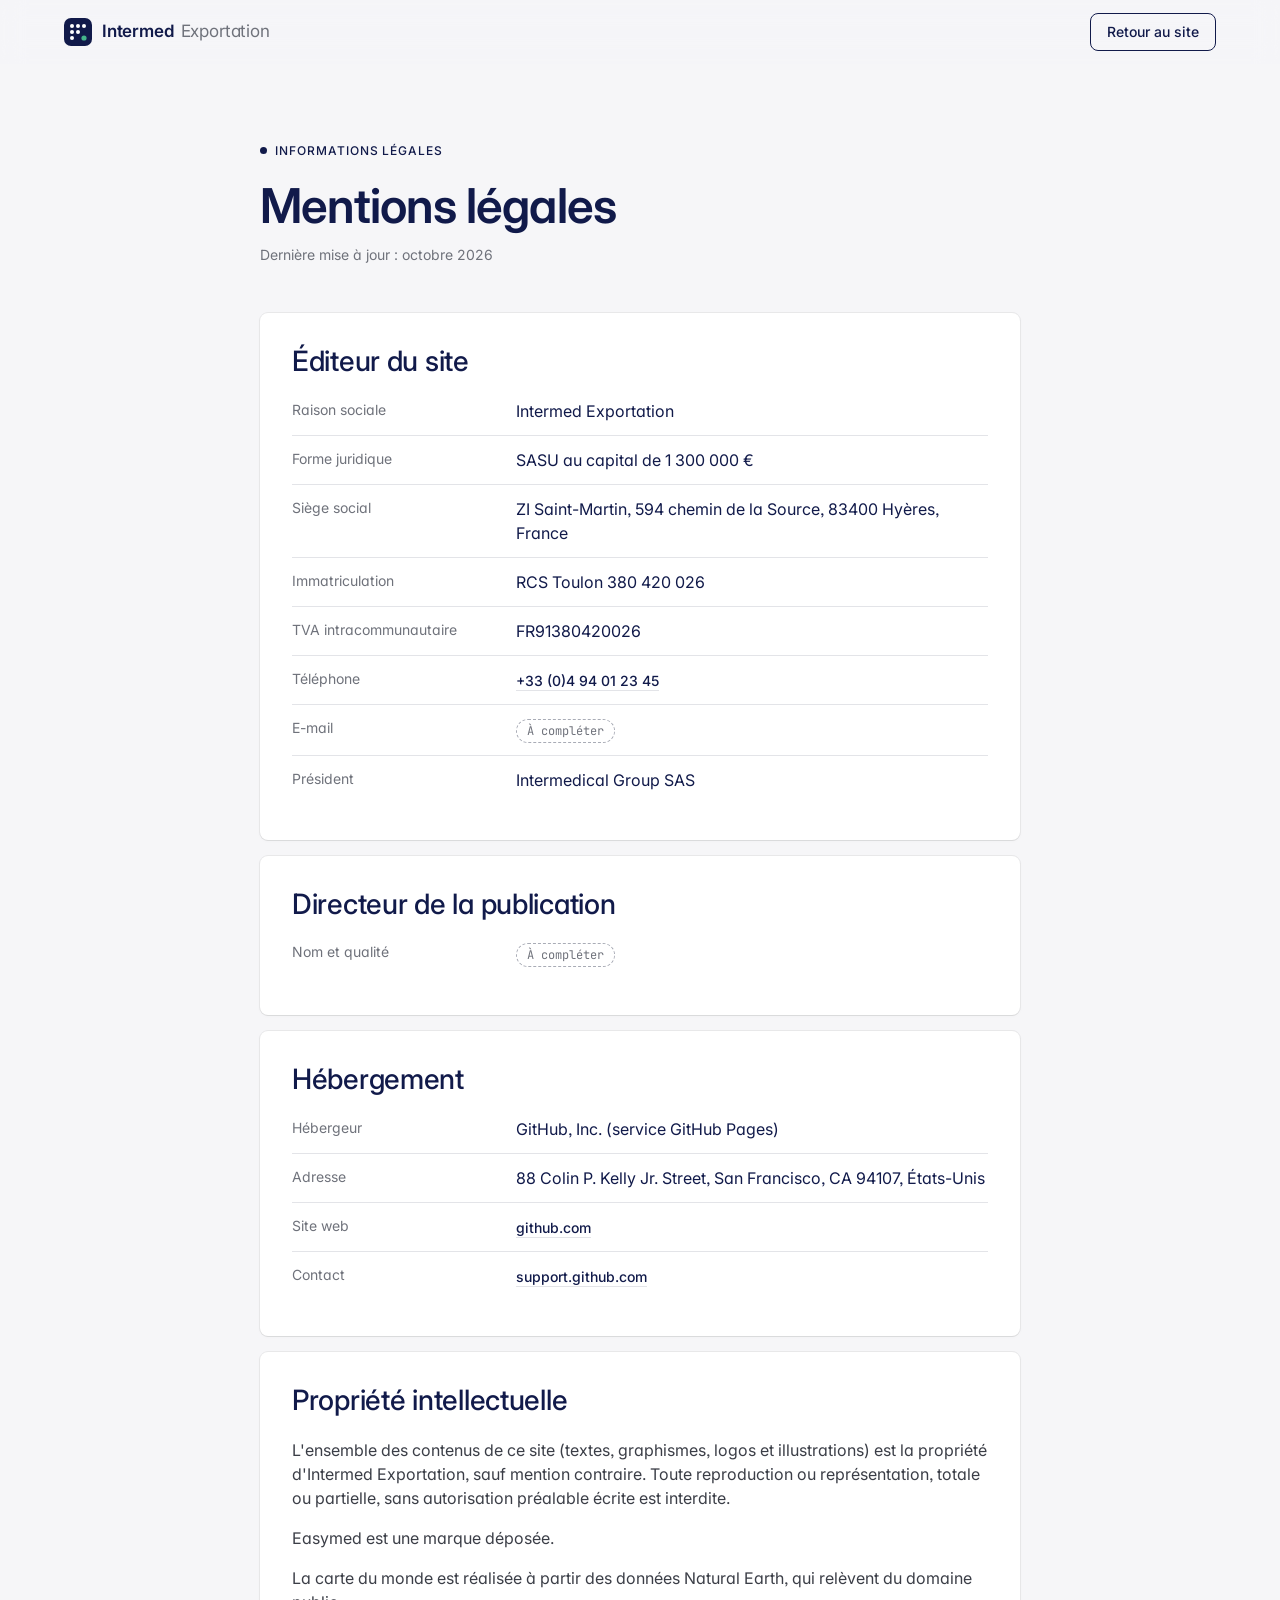
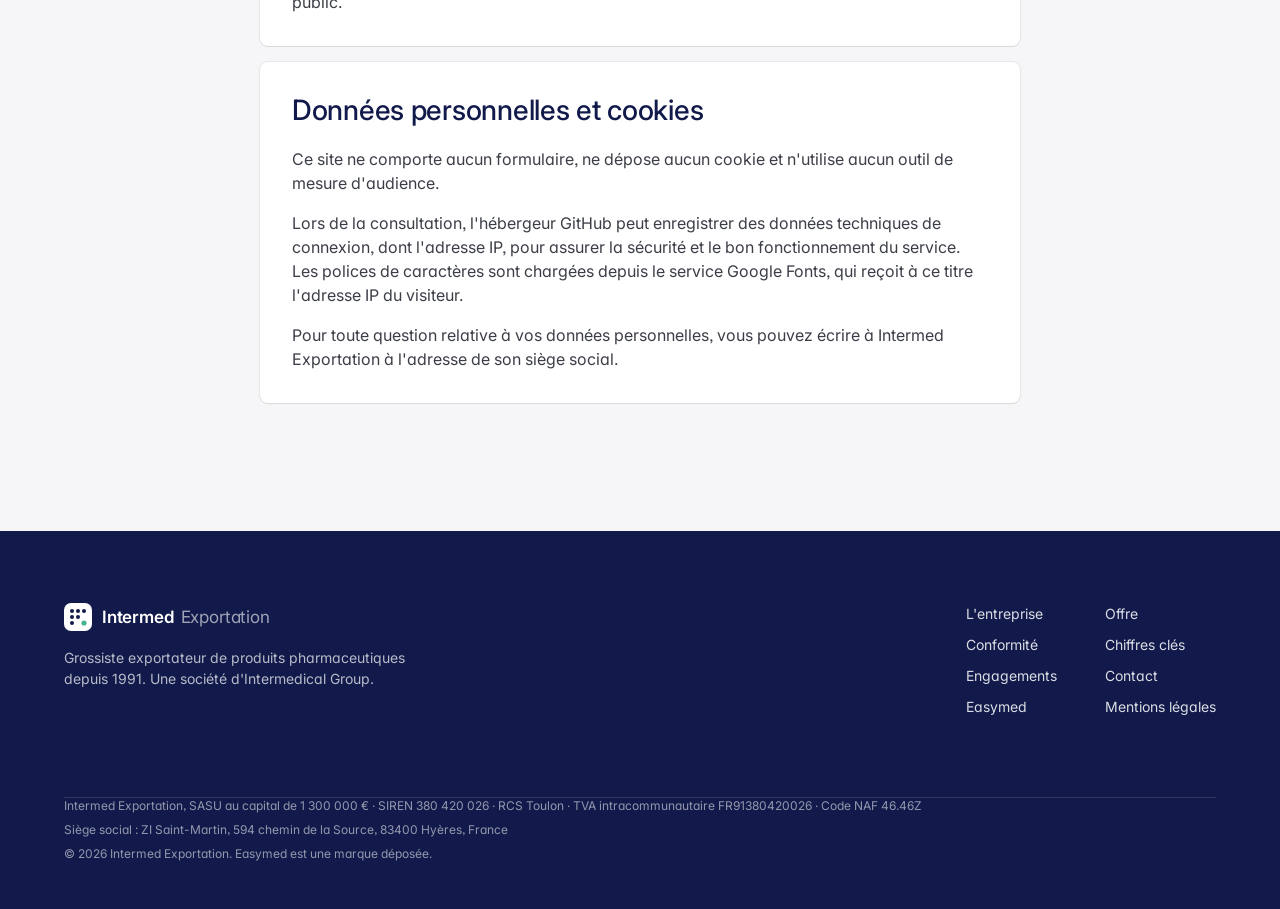
==== mentions-legales.html @ 8676f12e "Ajouter les mentions légales et préparer GitHub Pages - Page mentions-legales.html : éditeur, héberg" ====
<!doctype html>
<html lang="fr">
<head>
  <meta charset="utf-8">
  <meta name="viewport" content="width=device-width, initial-scale=1">
  <title>Mentions légales — Intermed Exportation</title>
  <meta name="description" content="Mentions légales du site d'Intermed Exportation : éditeur, hébergement, propriété intellectuelle et données personnelles.">
  <meta name="theme-color" content="#111a4a">
  <link rel="icon" href="assets/img/favicon.svg" type="image/svg+xml">
  <link rel="preconnect" href="https://fonts.googleapis.com">
  <link rel="preconnect" href="https://fonts.gstatic.com" crossorigin>
  <link href="https://fonts.googleapis.com/css2?family=Inter:wght@300;400;500;600&family=JetBrains+Mono:wght@400;500&display=swap" rel="stylesheet">
  <link rel="stylesheet" href="assets/css/styles.css">
</head>
<body class="legal-page">
  <a class="skip-link" href="#contenu">Aller au contenu</a>

  <header class="nav" id="nav">
    <div class="container nav__inner">
      <a class="brand" href="index.html" aria-label="Intermed Exportation, page d'accueil">
        <svg class="brand__mark" viewBox="0 0 28 28" aria-hidden="true">
          <rect width="28" height="28" rx="7" fill="#111a4a"/>
          <g fill="#ffffff"><circle cx="8" cy="8" r="2"/><circle cx="14" cy="8" r="2"/><circle cx="20" cy="8" r="2"/><circle cx="8" cy="14" r="2"/><circle cx="14" cy="14" r="2"/><circle cx="8" cy="20" r="2"/></g>
          <circle cx="20" cy="20" r="2.6" fill="#44b48b"/>
        </svg>
        <span class="brand__name">Intermed<span class="brand__sub">Exportation</span></span>
      </a>
      <a class="btn btn--secondary nav__back" href="index.html">Retour au site</a>
    </div>
  </header>

  <main id="contenu" class="legal">
    <div class="container legal__container">
      <span class="tag"><span class="dot dot--navy" aria-hidden="true"></span>Informations légales</span>
      <h1 class="h2">Mentions légales</h1>
      <p class="muted legal__updated">Dernière mise à jour : octobre 2026</p>

      <section class="legal__block" aria-labelledby="editeur">
        <h2 class="h3-lg" id="editeur">Éditeur du site</h2>
        <dl class="legal__list">
          <div><dt>Raison sociale</dt><dd>Intermed Exportation</dd></div>
          <div><dt>Forme juridique</dt><dd>SASU au capital de 1&nbsp;300&nbsp;000&nbsp;€</dd></div>
          <div><dt>Siège social</dt><dd>ZI Saint-Martin, 594 chemin de la Source, 83400 Hyères, France</dd></div>
          <div><dt>Immatriculation</dt><dd>RCS Toulon 380&nbsp;420&nbsp;026</dd></div>
          <div><dt>TVA intracommunautaire</dt><dd>FR91380420026</dd></div>
          <div><dt>Téléphone</dt><dd><a class="link" href="tel:+33494012345">+33 (0)4 94 01 23 45</a></dd></div>
          <div><dt>E-mail</dt><dd><span class="todo">À compléter</span></dd></div>
          <div><dt>Président</dt><dd>Intermedical Group SAS</dd></div>
        </dl>
      </section>

      <section class="legal__block" aria-labelledby="publication">
        <h2 class="h3-lg" id="publication">Directeur de la publication</h2>
        <dl class="legal__list">
          <div><dt>Nom et qualité</dt><dd><span class="todo">À compléter</span></dd></div>
        </dl>
      </section>

      <section class="legal__block" aria-labelledby="hebergement">
        <h2 class="h3-lg" id="hebergement">Hébergement</h2>
        <dl class="legal__list">
          <div><dt>Hébergeur</dt><dd>GitHub, Inc. (service GitHub Pages)</dd></div>
          <div><dt>Adresse</dt><dd>88 Colin P. Kelly Jr. Street, San Francisco, CA 94107, États-Unis</dd></div>
          <div><dt>Site web</dt><dd><a class="link" href="https://github.com" target="_blank" rel="noopener">github.com</a></dd></div>
          <div><dt>Contact</dt><dd><a class="link" href="https://support.github.com" target="_blank" rel="noopener">support.github.com</a></dd></div>
        </dl>
      </section>

      <section class="legal__block" aria-labelledby="propriete">
        <h2 class="h3-lg" id="propriete">Propriété intellectuelle</h2>
        <p>L'ensemble des contenus de ce site (textes, graphismes, logos et illustrations) est la propriété d'Intermed Exportation, sauf mention contraire. Toute reproduction ou représentation, totale ou partielle, sans autorisation préalable écrite est interdite.</p>
        <p>Easymed est une marque déposée.</p>
        <p>La carte du monde est réalisée à partir des données Natural Earth, qui relèvent du domaine public.</p>
      </section>

      <section class="legal__block" aria-labelledby="donnees">
        <h2 class="h3-lg" id="donnees">Données personnelles et cookies</h2>
        <p>Ce site ne comporte aucun formulaire, ne dépose aucun cookie et n'utilise aucun outil de mesure d'audience.</p>
        <p>Lors de la consultation, l'hébergeur GitHub peut enregistrer des données techniques de connexion, dont l'adresse IP, pour assurer la sécurité et le bon fonctionnement du service. Les polices de caractères sont chargées depuis le service Google Fonts, qui reçoit à ce titre l'adresse IP du visiteur.</p>
        <p>Pour toute question relative à vos données personnelles, vous pouvez écrire à Intermed Exportation à l'adresse de son siège social.</p>
      </section>
    </div>
  </main>

  <footer class="footer">
    <div class="container footer__grid">
      <div>
        <a class="brand brand--footer" href="index.html" aria-label="Intermed Exportation, page d'accueil">
          <svg class="brand__mark" viewBox="0 0 28 28" aria-hidden="true">
            <rect width="28" height="28" rx="7" fill="#ffffff"/>
            <g fill="#111a4a"><circle cx="8" cy="8" r="2"/><circle cx="14" cy="8" r="2"/><circle cx="20" cy="8" r="2"/><circle cx="8" cy="14" r="2"/><circle cx="14" cy="14" r="2"/><circle cx="8" cy="20" r="2"/></g>
            <circle cx="20" cy="20" r="2.6" fill="#44b48b"/>
          </svg>
          <span class="brand__name">Intermed<span class="brand__sub">Exportation</span></span>
        </a>
        <p class="footer__tagline">Grossiste exportateur de produits pharmaceutiques depuis 1991. Une société d'Intermedical Group.</p>
      </div>
      <nav class="footer__nav" aria-label="Pied de page">
        <a href="index.html#entreprise">L'entreprise</a>
        <a href="index.html#offre">Offre</a>
        <a href="index.html#conformite">Conformité</a>
        <a href="index.html#chiffres">Chiffres clés</a>
        <a href="index.html#engagements">Engagements</a>
        <a href="index.html#contact">Contact</a>
        <a href="https://easymed.market" target="_blank" rel="noopener">Easymed</a>
        <a href="mentions-legales.html" aria-current="page">Mentions légales</a>
      </nav>
    </div>
    <div class="container footer__legal">
      <p>Intermed Exportation, SASU au capital de 1&nbsp;300&nbsp;000&nbsp;€ · SIREN 380&nbsp;420&nbsp;026 · RCS Toulon · TVA intracommunautaire FR91380420026 · Code NAF 46.46Z</p>
      <p>Siège social&nbsp;: ZI Saint-Martin, 594 chemin de la Source, 83400 Hyères, France</p>
      <p>© <span id="year">2026</span> Intermed Exportation. Easymed est une marque déposée.</p>
    </div>
  </footer>

  <script src="assets/js/main.js" defer></script>
</body>
</html>
---- assets/css/styles.css ----
/* ==========================================================================
   Intermed Exportation — feuille de style
   Direction artistique inspirée de « Column » : marine institutionnel
   sur fond blanc froid, vert d'eau pour les données, orange en accent unique.
   ========================================================================== */

:root {
  color-scheme: light;

  /* Couleurs */
  --color-indigo-navy: #111a4a;
  --color-midnight-ink: #011821;
  --color-slate-ink: #3b3e47;
  --color-steel: #6f727b; /* légèrement assombri vs #7c7f88 pour le contraste AA */
  --color-fog: #a9acb6;
  --color-mist: #cbcccf;
  --color-silver-lining: #e3e4e8;
  --color-cloud-canvas: #f6f6f8;
  --color-pure-white: #ffffff;
  --color-charcoal: #232730;
  --color-obsidian: #12161e;
  --color-signal-orange: #ec652b;
  --color-peach-glow: #f2936b;
  --color-seafoam-600: #44b48b;
  --color-seafoam-700: #167e6c;
  --color-seafoam-400: #94efb7;
  --color-deep-sea: #023247;
  --color-sky-cyan: #88deeb;

  /* Typographie */
  --font-sans: "Inter", ui-sans-serif, system-ui, -apple-system, BlinkMacSystemFont, "Segoe UI", Roboto, sans-serif;
  --font-mono: "JetBrains Mono", ui-monospace, SFMono-Regular, Menlo, Monaco, Consolas, monospace;

  /* Espacements & mise en page */
  --page-max-width: 1200px;
  --gutter: 64px;
  --section-pad: 112px;
  --card-padding: 24px;

  /* Rayons */
  --radius: 8px;
  --radius-full: 9999px;

  /* Ombres */
  --shadow-button: rgba(17, 26, 74, 0.1) 0 1px 3px 0, rgba(17, 26, 74, 0.05) 0 1px 0 0, rgba(255, 255, 255, 0.5) 0 1px 0 0 inset, rgba(255, 255, 255, 0.5) 0 1px 4px 0 inset;
  --shadow-card: rgba(18, 22, 30, 0.024) 0 1px 4px 0, rgba(18, 22, 30, 0.05) 0 1px 0 0, rgba(18, 22, 30, 0.06) 0 0 0 1px;
  --shadow-widget: rgba(30, 30, 44, 0.15) 24px 48px 64px 0, rgb(255, 255, 255) 0 0 0 1px inset;
  --shadow-md: rgba(17, 26, 74, 0.05) 0 8px 16px 0, rgba(17, 26, 74, 0.05) 0 4px 8px 0;

  --nav-h: 64px;
}

/* --------------------------------------------------------------------------
   Base
   -------------------------------------------------------------------------- */
*,
*::before,
*::after { box-sizing: border-box; }

html {
  scroll-behavior: smooth;
  scroll-padding-top: calc(var(--nav-h) + 16px);
  -webkit-text-size-adjust: 100%;
}

body {
  margin: 0;
  background: var(--color-cloud-canvas);
  color: var(--color-slate-ink);
  font-family: var(--font-sans);
  font-feature-settings: "cv11", "ss03";
  font-size: 16px;
  line-height: 1.5;
  -webkit-font-smoothing: antialiased;
  text-rendering: optimizeLegibility;
  overflow-x: hidden;
}

img, svg { display: block; max-width: 100%; }
a { color: inherit; }
p { margin: 0 0 16px; }
p:last-child { margin-bottom: 0; }
h1, h2, h3 { margin: 0; color: var(--color-indigo-navy); }
ul, ol { margin: 0; padding: 0; list-style: none; }
figure, blockquote { margin: 0; }
address { font-style: normal; }

:focus-visible {
  outline: 2px solid var(--color-indigo-navy);
  outline-offset: 3px;
  border-radius: 4px;
}

.sr-only {
  position: absolute; width: 1px; height: 1px; padding: 0; margin: -1px;
  overflow: hidden; clip: rect(0, 0, 0, 0); white-space: nowrap; border: 0;
}

.skip-link {
  position: absolute; left: 16px; top: -64px; z-index: 100;
  padding: 10px 16px; border-radius: var(--radius);
  background: var(--color-indigo-navy); color: #fff; text-decoration: none;
  font-weight: 500; font-size: 14px;
}
.skip-link:focus { top: 12px; }

.container {
  width: 100%;
  max-width: calc(var(--page-max-width) + 2 * var(--gutter));
  margin: 0 auto;
  padding: 0 var(--gutter);
}

.muted { color: var(--color-steel); }
.mono { font-family: var(--font-mono); }

/* --------------------------------------------------------------------------
   Typographie
   -------------------------------------------------------------------------- */
.display {
  font-size: clamp(40px, 5.4vw, 60px);
  line-height: 1.04;
  letter-spacing: -0.03em;
  font-weight: 600;
  text-wrap: balance;
}
.h2 {
  font-size: clamp(32px, 3.8vw, 48px);
  line-height: 1.1;
  letter-spacing: -0.02em;
  font-weight: 600;
  text-wrap: balance;
}
.h3 {
  font-size: 18px;
  line-height: 1.33;
  letter-spacing: -0.01em;
  font-weight: 500;
  color: var(--color-indigo-navy);
}
.h3-lg {
  font-size: clamp(22px, 2.2vw, 28px);
  line-height: 1.2;
  letter-spacing: -0.01em;
  font-weight: 500;
  text-wrap: balance;
}
.lead,
.body-lg {
  font-size: 18px;
  line-height: 1.5;
}
.lead { color: var(--color-steel); max-width: 34em; }

/* Étiquette avec point */
.tag {
  display: inline-flex; align-items: center; gap: 8px;
  margin-bottom: 20px;
  font-size: 12px; font-weight: 500; letter-spacing: 0.08em; text-transform: uppercase;
  color: var(--color-indigo-navy);
}
.tag--light { color: #fff; }

.dot { width: 7px; height: 7px; border-radius: 50%; flex: none; display: inline-block; }
.dot--seafoam { background: var(--color-seafoam-600); }
.dot--navy { background: var(--color-indigo-navy); }

/* Badge réglementaire */
.badge {
  display: inline-flex; align-items: center; gap: 8px;
  padding: 6px 14px;
  border-radius: var(--radius-full);
  background: rgba(255, 255, 255, 0.8);
  -webkit-backdrop-filter: blur(8px); backdrop-filter: blur(8px);
  box-shadow: rgba(87, 90, 100, 0.12) 0 0 0 1px;
  font-size: 13px; color: var(--color-charcoal);
  margin-bottom: 28px;
}

.chips { display: inline-flex; flex-wrap: wrap; gap: 6px; }
.chip-mono {
  display: inline-block;
  padding: 3px 8px;
  border-radius: var(--radius-full);
  background: rgba(68, 180, 139, 0.12);
  color: var(--color-seafoam-700);
  font-family: var(--font-mono);
  font-size: 12px; line-height: 1.5;
  white-space: nowrap;
}

/* --------------------------------------------------------------------------
   Icônes
   -------------------------------------------------------------------------- */
.icon {
  width: 24px; height: 24px; flex: none;
  fill: none; stroke: currentColor; stroke-width: 1.5;
  stroke-linecap: round; stroke-linejoin: round;
}
.icon--sm { width: 16px; height: 16px; stroke-width: 2; }
.icon--xs { width: 14px; height: 14px; stroke-width: 2; }
.icon--card { width: 28px; height: 28px; color: var(--color-indigo-navy); margin-bottom: 24px; }

/* --------------------------------------------------------------------------
   Boutons
   -------------------------------------------------------------------------- */
.btn {
  display: inline-flex; align-items: center; justify-content: center; gap: 8px;
  padding: 9px 16px;
  border-radius: var(--radius);
  border: 1px solid transparent;
  font: 500 14px/1.4 var(--font-sans);
  text-decoration: none;
  white-space: nowrap;
  cursor: pointer;
  transition: background-color .2s ease, color .2s ease, box-shadow .2s ease, transform .2s ease;
}
.btn--lg { padding: 12px 20px; }
.btn--primary {
  background: var(--color-indigo-navy); color: #fff;
  box-shadow: var(--shadow-button);
}
.btn--primary:hover { background: #1c2766; }
.btn--secondary {
  background: transparent; color: var(--color-indigo-navy);
  border-color: var(--color-indigo-navy);
  padding-left: 28px; padding-right: 28px;
}
.btn--secondary:hover { background: rgba(17, 26, 74, 0.05); }
.btn--ghost {
  background: rgba(255, 255, 255, 0.5);
  color: var(--color-charcoal);
  border-color: var(--color-silver-lining);
}
.btn--ghost:hover { background: #fff; }
.btn--light { background: #fff; color: var(--color-indigo-navy); }
.btn--light:hover { background: var(--color-seafoam-400); }
.btn .icon { transition: transform .2s ease; }
.btn:hover .icon { transform: translateX(2px); }

.link {
  display: inline-flex; align-items: center; gap: 4px;
  color: var(--color-indigo-navy); font-weight: 500; font-size: 14px;
  text-decoration: underline; text-decoration-color: var(--color-silver-lining);
  text-underline-offset: 4px;
}
.link:hover { text-decoration-color: currentColor; }
.link--strong { font-size: 18px; text-decoration: none; }

/* --------------------------------------------------------------------------
   Navigation
   -------------------------------------------------------------------------- */
.nav {
  position: fixed; inset: 0 0 auto; z-index: 50;
  height: var(--nav-h);
  background: rgba(246, 246, 248, 0.6);
  -webkit-backdrop-filter: blur(12px); backdrop-filter: blur(12px);
  transition: background-color .25s ease, box-shadow .25s ease;
}
.nav.is-scrolled {
  background: rgba(255, 255, 255, 0.92);
  box-shadow: 0 1px 0 var(--color-silver-lining);
}
.nav__inner {
  height: 100%;
  display: flex; align-items: center; gap: 32px;
}

.brand {
  display: inline-flex; align-items: center; gap: 10px;
  text-decoration: none; color: var(--color-indigo-navy);
  flex: none;
}
.brand__mark { width: 28px; height: 28px; }
.brand__name {
  display: inline-flex; align-items: baseline; gap: 6px;
  font-weight: 600; font-size: 17px; letter-spacing: -0.01em;
}
.brand__sub { font-weight: 400; color: var(--color-steel); }

.nav__links {
  display: flex; align-items: center; gap: 4px;
  margin-right: auto;
}
.nav__links a:not(.btn) {
  padding: 6px 12px; border-radius: var(--radius);
  font-size: 14px; color: var(--color-charcoal); text-decoration: none;
  transition: background-color .2s ease;
}
.nav__links a:not(.btn):hover { background: rgba(17, 26, 74, 0.06); }
.nav__links-cta { display: none; }

.nav__actions { display: flex; gap: 8px; }

.nav__toggle {
  display: none;
  margin-left: auto;
  width: 40px; height: 40px;
  align-items: center; justify-content: center;
  border: 1px solid var(--color-silver-lining); border-radius: var(--radius);
  background: rgba(255, 255, 255, 0.7);
  color: var(--color-indigo-navy);
  cursor: pointer;
}

/* --------------------------------------------------------------------------
   Hero
   -------------------------------------------------------------------------- */
.hero {
  position: relative;
  padding: calc(var(--nav-h) + 80px) 0 96px;
  background:
    radial-gradient(60% 60% at 85% 30%, rgba(136, 222, 235, 0.18), transparent 70%),
    var(--color-cloud-canvas);
  overflow: hidden;
}
.hero__grid {
  display: grid;
  grid-template-columns: minmax(0, 5fr) minmax(0, 7fr);
  gap: 48px;
  align-items: center;
}
.hero__copy .display { margin-bottom: 24px; }
.hero__copy .lead { margin-bottom: 36px; }
.hero__ctas { display: flex; flex-wrap: wrap; gap: 12px; }
.hero__proof {
  display: flex; flex-wrap: wrap; gap: 8px 20px;
  margin-top: 40px;
  font-size: 13px; color: var(--color-steel);
}
.hero__proof li { display: inline-flex; align-items: center; gap: 8px; }
.hero__proof li::before {
  content: ""; width: 14px; height: 14px; flex: none;
  background: no-repeat center / 14px url("data:image/svg+xml,%3Csvg xmlns='http://www.w3.org/2000/svg' viewBox='0 0 24 24' fill='none' stroke='%23167e6c' stroke-width='2.5' stroke-linecap='round' stroke-linejoin='round'%3E%3Cpath d='m5 12 5 5 9-10'/%3E%3C/svg%3E");
}

.hero__visual {
  position: relative;
  margin-right: -40px;
}
.map { position: relative; }
.map__dots { width: 100%; height: auto; opacity: .9; }
.map__overlay { position: absolute; inset: 0; width: 100%; height: 100%; overflow: visible; }
.map__arcs path {
  stroke-dasharray: 3 5;
  opacity: .55;
}
.map__pulse {
  transform-origin: 515px 156px;
  animation: pulse 2.4s ease-out infinite;
}
@keyframes pulse {
  0% { transform: scale(1); opacity: .7; }
  100% { transform: scale(3.2); opacity: 0; }
}
.map__label {
  position: absolute;
  left: 51.5%; top: 30%;
  transform: translate(14px, -50%);
  padding: 3px 10px;
  border-radius: var(--radius-full);
  background: rgba(255, 255, 255, 0.85);
  -webkit-backdrop-filter: blur(8px); backdrop-filter: blur(8px);
  box-shadow: rgba(87, 90, 100, 0.12) 0 0 0 1px;
  font-family: var(--font-mono); font-size: 11px; color: var(--color-indigo-navy);
  white-space: nowrap;
}

.widget {
  position: absolute;
  background: #fff;
  border-radius: var(--radius);
  box-shadow: var(--shadow-widget);
}
.widget--revenue {
  left: 4%; bottom: -56px;
  width: 300px;
  padding: 20px 20px 16px;
}
.widget--cold {
  right: 6%; top: -24px;
  display: flex; align-items: center; gap: 12px;
  padding: 14px 16px;
  box-shadow: var(--shadow-card), var(--shadow-md);
}
.widget--cold .icon { color: var(--color-seafoam-700); }
.widget--cold .widget__label { display: block; margin-bottom: 6px; }

.widget__head { display: flex; align-items: center; justify-content: space-between; gap: 12px; }
.widget__label { font-size: 12px; color: var(--color-steel); }
.widget__value {
  margin: 8px 0 2px;
  font-size: 32px; font-weight: 600; letter-spacing: -0.02em;
  color: var(--color-indigo-navy);
}
.widget__meta { font-size: 12px; color: var(--color-steel); margin-bottom: 16px; }
.pill-delta {
  padding: 2px 8px; border-radius: var(--radius-full);
  background: rgba(68, 180, 139, 0.14); color: var(--color-seafoam-700);
  font-family: var(--font-mono); font-size: 12px;
}

.mini-bars {
  display: grid; grid-template-columns: repeat(4, 1fr); gap: 2px;
  height: 84px;
  padding-top: 4px;
  border-bottom: 1px solid var(--color-silver-lining);
  margin-bottom: 22px;
}
.mini-bars__col {
  position: relative;
  display: flex; align-items: flex-end; justify-content: center;
}
.mini-bars__col span {
  display: block; width: 18px; height: var(--h);
  border-radius: 4px 4px 0 0;
  background: var(--color-sky-cyan);
}
.mini-bars__col.is-current span { background: var(--color-seafoam-700); }
.mini-bars__col em {
  position: absolute; top: calc(100% + 6px); left: 50%; transform: translateX(-50%);
  font-style: normal; font-family: var(--font-mono); font-size: 10px; color: var(--color-steel);
}

/* --------------------------------------------------------------------------
   Bandeau de confiance
   -------------------------------------------------------------------------- */
.trust {
  padding: 56px 0 48px;
  background: var(--color-cloud-canvas);
  border-top: 1px solid var(--color-silver-lining);
}
.trust__title {
  text-align: center; font-size: 13px; color: var(--color-steel);
  margin-bottom: 24px;
}
.trust__list {
  display: flex; flex-wrap: wrap; justify-content: center;
  gap: 16px 48px;
}
.trust__list li {
  font-size: 15px; color: var(--color-steel);
  white-space: nowrap;
}
.trust__list strong { color: var(--color-obsidian); font-weight: 600; letter-spacing: -0.01em; margin-right: 4px; }
.trust__list span { font-family: var(--font-mono); font-size: 12px; margin-left: 4px; }

/* --------------------------------------------------------------------------
   Sections
   -------------------------------------------------------------------------- */
.section { padding: var(--section-pad) 0; background: var(--color-cloud-canvas); }
.section--white { background: var(--color-pure-white); }
.section__head { max-width: 720px; margin-bottom: 56px; }
.section__head .h2 { margin-bottom: 16px; }

.split {
  display: grid;
  grid-template-columns: minmax(0, 1fr) minmax(0, 1fr);
  gap: 72px;
  align-items: start;
}
.split--center { align-items: center; }
.split__text .h2 { margin-bottom: 24px; }
.split__text .body-lg { color: var(--color-slate-ink); }
.split__text .hero__ctas { margin-top: 32px; }

.grid { display: grid; gap: 16px; }
.grid--3 { grid-template-columns: repeat(3, minmax(0, 1fr)); }
.grid--4 { grid-template-columns: repeat(4, minmax(0, 1fr)); }

.card {
  background: #fff;
  border-radius: var(--radius);
  padding: var(--card-padding);
  box-shadow: var(--shadow-card);
}
.section--white .card { background: var(--color-cloud-canvas); box-shadow: none; border: 1px solid var(--color-silver-lining); }
.card .h3 { margin-bottom: 8px; }
.card p { color: var(--color-steel); font-size: 15px; }

/* Bloc « code » */
.code-card {
  background: var(--color-midnight-ink);
  border-radius: var(--radius);
  box-shadow: var(--shadow-md);
  overflow: hidden;
}
.code-card__bar {
  display: flex; align-items: center; gap: 6px;
  padding: 12px 16px;
  border-bottom: 1px solid rgba(255, 255, 255, 0.08);
}
.code-card__bar span { width: 9px; height: 9px; border-radius: 50%; background: rgba(255, 255, 255, 0.16); }
.code-card__bar em {
  margin-left: 10px; font-style: normal;
  font-family: var(--font-mono); font-size: 12px; color: rgba(255, 255, 255, 0.5);
}
.code-card pre {
  margin: 0; padding: 24px;
  overflow-x: auto;
  font-family: var(--font-mono); font-size: 13px; line-height: 1.7;
  color: #e3e4e8;
}
.c-k { color: var(--color-seafoam-600); }
.c-s { color: var(--color-seafoam-400); }
.c-n { color: var(--color-sky-cyan); }
.c-p { color: rgba(255, 255, 255, 0.55); }

/* Frise chronologique */
.timeline {
  display: grid;
  grid-template-columns: repeat(7, minmax(0, 1fr));
  margin-top: 88px;
  border-top: 1px solid var(--color-silver-lining);
}
.timeline li {
  position: relative;
  padding: 24px 16px 0 0;
  font-size: 14px; line-height: 1.43; color: var(--color-steel);
}
.timeline li::before {
  content: "";
  position: absolute; top: -5px; left: 0;
  width: 9px; height: 9px; border-radius: 50%;
  background: #fff; border: 2px solid var(--color-indigo-navy);
}
.timeline__year {
  display: block; margin-bottom: 6px;
  font-family: var(--font-mono); font-size: 13px; color: var(--color-indigo-navy);
}

/* Produits */
.products {
  display: grid;
  grid-template-columns: minmax(0, 5fr) minmax(0, 7fr);
  gap: 72px;
  margin-top: 96px;
  align-items: start;
}
.products__intro .h3-lg { margin-bottom: 16px; }
.products__list {
  background: #fff;
  border-radius: var(--radius);
  box-shadow: var(--shadow-card);
}
.products__list li {
  display: flex; align-items: center; flex-wrap: wrap; gap: 12px 16px;
  padding: 18px 24px;
  font-size: 16px; font-weight: 500; color: var(--color-indigo-navy);
}
.products__list li + li { border-top: 1px solid var(--color-silver-lining); }
.products__list .icon { color: var(--color-fog); }
.products__list li > span:not(.chips) { flex: 1 1 0; min-width: 0; }
.products__list .chips { margin-left: auto; }

/* Easymed (section sombre) */
.section--deep {
  background:
    radial-gradient(50% 80% at 85% 50%, rgba(68, 180, 139, 0.16), transparent 70%),
    var(--color-midnight-ink);
  color: rgba(255, 255, 255, 0.72);
}
.section--deep .h2 { color: #fff; }
.section--deep .split__text .body-lg { color: rgba(255, 255, 255, 0.72); }
.easymed-card {
  position: relative;
  max-width: 440px; margin-left: auto;
  padding: 32px;
  border-radius: var(--radius);
  background: rgba(255, 255, 255, 0.04);
  box-shadow: rgba(255, 255, 255, 0.1) 0 0 0 1px inset;
  overflow: hidden;
}
.easymed-card__url {
  display: inline-flex; align-items: center; gap: 8px;
  font-family: var(--font-mono); font-size: 13px; color: var(--color-seafoam-400);
  margin-bottom: 48px;
}
.easymed-card__name {
  font-size: 48px; font-weight: 600; letter-spacing: -0.03em; color: #fff;
  margin-bottom: 4px;
}
.easymed-card__name sup { font-size: 16px; font-weight: 400; vertical-align: super; color: rgba(255,255,255,.6); }
.easymed-card__meta { font-size: 14px; color: rgba(255, 255, 255, 0.55); }
.easymed-card__dots {
  position: absolute; right: -20px; top: -20px;
  width: 180px; height: 180px;
  background-image: radial-gradient(circle, rgba(148, 239, 183, 0.35) 1.5px, transparent 1.6px);
  background-size: 12px 12px;
  -webkit-mask-image: radial-gradient(circle at 70% 30%, #000, transparent 70%);
  mask-image: radial-gradient(circle at 70% 30%, #000, transparent 70%);
}

/* Conformité */
.accreditations {
  display: grid; grid-template-columns: repeat(2, minmax(0, 1fr)); gap: 16px;
  margin-top: 16px;
}
.accreditation {
  display: flex; align-items: flex-start; gap: 20px;
  padding: 24px;
  border-radius: var(--radius);
  background: var(--color-indigo-navy);
  color: rgba(255, 255, 255, 0.7);
  font-size: 15px;
}
.accreditation strong { display: block; color: #fff; font-weight: 500; font-size: 17px; margin-bottom: 4px; }
.accreditation__year {
  flex: none;
  padding: 4px 10px; border-radius: var(--radius-full);
  background: rgba(255, 255, 255, 0.1);
  font-family: var(--font-mono); font-size: 13px; color: var(--color-seafoam-400);
}

/* Chiffres */
.stats {
  display: grid; grid-template-columns: repeat(4, minmax(0, 1fr));
  gap: 48px 32px;
  margin: 0 0 56px;
}
.stats div { display: flex; flex-direction: column-reverse; gap: 8px; }
.stats dt { font-size: 14px; color: var(--color-steel); }
.stats dd {
  margin: 0;
  font-size: clamp(32px, 3.4vw, 44px); font-weight: 500; letter-spacing: -0.02em; line-height: 1.1;
  color: var(--color-seafoam-700);
}

.finance {
  display: grid;
  grid-template-columns: minmax(0, 7fr) minmax(0, 5fr);
  gap: 16px;
  align-items: stretch;
}
.chart-card { position: relative; }
.chart-card figcaption { display: flex; flex-direction: column; gap: 2px; margin-bottom: 16px; }
.chart-card figcaption .muted { font-size: 13px; }
.chart { position: relative; width: 100%; }
.chart svg { width: 100%; height: auto; overflow: visible; }
.chart .grid-line { stroke: var(--color-silver-lining); stroke-width: 1; }
.chart .axis-label { fill: var(--color-steel); font: 400 11px var(--font-mono); }
.chart .value-label { fill: var(--color-slate-ink); font: 500 13px var(--font-sans); }
.chart .bar { fill: var(--color-seafoam-700); transition: opacity .15s ease; }
.chart .bar-hit { fill: transparent; cursor: pointer; outline: none; }
.chart .bar-group:hover .bar,
.chart .bar-group:focus-within .bar { fill: #1f9883; }
.chart .bar-hit:focus-visible { stroke: var(--color-indigo-navy); stroke-width: 2; }

.chart-tip {
  position: absolute; z-index: 5; pointer-events: none;
  min-width: 180px;
  white-space: nowrap;
  padding: 10px 12px;
  border-radius: var(--radius);
  background: #fff;
  box-shadow: var(--shadow-card), var(--shadow-md);
  font-size: 12px; color: var(--color-steel);
  transform: translate(-50%, calc(-100% - 12px));
}
.chart-tip strong { display: block; font-size: 16px; font-weight: 600; color: var(--color-indigo-navy); }
.chart-tip .tip-row { display: flex; justify-content: space-between; gap: 12px; margin-top: 4px; }
.chart-tip .tip-row b { font-weight: 500; color: var(--color-slate-ink); }

.table-card { display: flex; align-items: center; padding: 8px 24px; overflow-x: auto; }
.fin-table {
  width: 100%;
  border-collapse: collapse;
  font-size: 14px;
  font-variant-numeric: tabular-nums;
}
.fin-table th, .fin-table td { padding: 14px 8px; text-align: right; white-space: nowrap; }
.fin-table th:first-child { text-align: left; padding-left: 0; }
.fin-table td:last-child, .fin-table th:last-child { padding-right: 0; }
.fin-table thead th { font-weight: 400; font-family: var(--font-mono); font-size: 12px; color: var(--color-steel); }
.fin-table tbody th { font-weight: 500; color: var(--color-indigo-navy); }
.fin-table tbody td { color: var(--color-slate-ink); }
.fin-table tbody td:last-child { color: var(--color-seafoam-700); font-weight: 600; }
.fin-table tbody tr { border-top: 1px solid var(--color-silver-lining); }

/* Engagements */
.mission {
  display: grid;
  grid-template-columns: minmax(0, 8fr) minmax(0, 4fr);
  gap: 16px;
  margin-bottom: 16px;
}
.mission__card {
  position: relative;
  display: flex; flex-direction: column; justify-content: space-between; gap: 40px;
  min-height: 320px;
  padding: 40px;
  border-radius: var(--radius);
  background: var(--color-signal-orange);
  color: #fff;
  overflow: hidden;
}
.mission__card::after {
  content: "";
  position: absolute; right: -40px; bottom: -40px;
  width: 260px; height: 260px;
  background-image: radial-gradient(circle, rgba(255, 255, 255, 0.28) 1.6px, transparent 1.7px);
  background-size: 12px 12px;
  -webkit-mask-image: radial-gradient(circle at 70% 70%, #000, transparent 70%);
  mask-image: radial-gradient(circle at 70% 70%, #000, transparent 70%);
}
.mission__label,
.mission__foot {
  position: relative;
  font-size: 12px; font-weight: 500; letter-spacing: 0.08em; text-transform: uppercase;
  color: rgba(255, 255, 255, 0.85);
}
.mission__card p {
  position: relative;
  margin: 0;
  font-size: clamp(26px, 3.2vw, 40px); line-height: 1.15; letter-spacing: -0.02em; font-weight: 500;
  max-width: 18em;
  text-wrap: balance;
}

.values {
  padding: 32px;
  border-radius: var(--radius);
  background: var(--color-indigo-navy);
  color: #fff;
  display: flex; flex-direction: column; justify-content: space-between; gap: 24px;
}
.values__title {
  font-size: 12px; font-weight: 500; letter-spacing: 0.08em; text-transform: uppercase;
  color: rgba(255, 255, 255, 0.7);
}
.values__list li {
  display: flex; align-items: baseline; gap: 16px;
  padding: 14px 0;
  font-size: 24px; font-weight: 500; letter-spacing: -0.01em;
}
.values__list li + li { border-top: 1px solid rgba(255, 255, 255, 0.12); }
.values__list .mono { font-size: 12px; color: var(--color-seafoam-400); }

.card .commit__figure {
  font-size: 40px; font-weight: 500; letter-spacing: -0.02em; line-height: 1;
  color: var(--color-seafoam-700);
  margin-bottom: 12px;
}

.awards {
  display: grid; grid-template-columns: repeat(4, minmax(0, 1fr));
  margin-top: 56px;
  border-top: 1px solid var(--color-silver-lining);
}
.awards li {
  display: flex; flex-direction: column; gap: 6px;
  padding: 20px 16px 0 0;
  font-size: 15px; font-weight: 500; color: var(--color-indigo-navy);
}
.awards__year { font-family: var(--font-mono); font-size: 12px; font-weight: 400; color: var(--color-steel); }

/* Gouvernance */
.person { display: flex; flex-direction: column; gap: 4px; font-size: 14px; }
.person strong { font-size: 17px; font-weight: 500; color: var(--color-indigo-navy); }
.person__avatar {
  width: 48px; height: 48px; margin-bottom: 20px;
  display: grid; place-items: center;
  border-radius: 50%;
  background: var(--color-cloud-canvas);
  box-shadow: var(--color-silver-lining) 0 0 0 1px inset;
  font-family: var(--font-mono); font-size: 13px; color: var(--color-indigo-navy);
}
.person__role {
  font-size: 12px; font-weight: 500; letter-spacing: 0.06em; text-transform: uppercase;
  color: var(--color-seafoam-700);
}

/* Contact */
.contact-cards { display: grid; gap: 16px; }
.contact-card { display: flex; gap: 20px; align-items: flex-start; }
.contact-card .icon--card { margin: 0; }
.contact-card address,
.contact-card p { color: var(--color-slate-ink); font-size: 16px; margin-bottom: 8px; }
.contact-card .h3 { margin-bottom: 6px; }

/* --------------------------------------------------------------------------
   Pied de page
   -------------------------------------------------------------------------- */
.footer {
  background: var(--color-indigo-navy);
  color: rgba(255, 255, 255, 0.7);
  padding: 72px 0 40px;
  font-size: 14px;
}
.footer__grid {
  display: grid; grid-template-columns: minmax(0, 1fr) minmax(0, 1fr);
  gap: 48px;
  padding-bottom: 48px;
}
.brand--footer { color: #fff; margin-bottom: 16px; }
.brand--footer .brand__sub { color: rgba(255, 255, 255, 0.6); }
.footer__tagline { max-width: 26em; }
.footer__nav {
  display: grid; grid-template-columns: repeat(2, max-content);
  gap: 10px 48px;
  justify-content: end;
}
.footer__nav a { text-decoration: none; color: rgba(255, 255, 255, 0.85); }
.footer__nav a:hover { color: #fff; text-decoration: underline; text-underline-offset: 4px; }
.footer__legal {
  padding-top: 32px; font-size: 12px; color: rgba(255, 255, 255, 0.55);
  background: linear-gradient(rgba(255, 255, 255, 0.12), rgba(255, 255, 255, 0.12)) top / 100% 1px no-repeat;
  background-origin: content-box;
}
.footer__legal p { margin-bottom: 6px; }
.footer :focus-visible { outline-color: #fff; }

/* --------------------------------------------------------------------------
   Page des mentions légales
   -------------------------------------------------------------------------- */
.nav__back { margin-left: auto; padding: 8px 16px; }
.legal { padding: calc(var(--nav-h) + 72px) 0 var(--section-pad); }
.legal__container { max-width: calc(760px + 2 * var(--gutter)); }
.legal .h2 { margin-bottom: 12px; }
.legal__updated { font-size: 14px; margin-bottom: 48px; }
.legal__block {
  padding: 32px;
  margin-bottom: 16px;
  border-radius: var(--radius);
  background: #fff;
  box-shadow: var(--shadow-card);
}
.legal__block .h3-lg { margin-bottom: 20px; }
.legal__block p { color: var(--color-slate-ink); }
.legal__list div {
  display: grid; grid-template-columns: 200px minmax(0, 1fr); gap: 4px 24px;
  padding: 12px 0;
  border-top: 1px solid var(--color-silver-lining);
}
.legal__list div:first-child { border-top: 0; padding-top: 0; }
.legal__list div:last-child { padding-bottom: 0; }
.legal__list dt { font-size: 14px; color: var(--color-steel); }
.legal__list dd { margin: 0; color: var(--color-indigo-navy); }
.todo {
  display: inline-block;
  padding: 2px 10px;
  border-radius: var(--radius-full);
  border: 1px dashed var(--color-fog);
  font-family: var(--font-mono); font-size: 12px; color: var(--color-steel);
}

/* --------------------------------------------------------------------------
   Apparition au défilement (uniquement si JS actif)
   -------------------------------------------------------------------------- */
.js .reveal { opacity: 0; transform: translateY(16px); transition: opacity .6s ease, transform .6s ease; }
.js .reveal.is-visible { opacity: 1; transform: none; }

@media (prefers-reduced-motion: reduce) {
  html { scroll-behavior: auto; }
  .map__pulse { animation: none; opacity: 0; }
  .js .reveal { opacity: 1; transform: none; transition: none; }
  .btn, .btn .icon { transition: none; }
}

/* --------------------------------------------------------------------------
   Responsive
   -------------------------------------------------------------------------- */
@media (max-width: 1120px) {
  .nav__links a:not(.btn) { padding: 6px 8px; }
  .nav__actions .btn--ghost { display: none; }
  .timeline { grid-template-columns: repeat(4, minmax(0, 1fr)); row-gap: 32px; border-top: 0; }
  .timeline li { border-top: 1px solid var(--color-silver-lining); }
}

@media (max-width: 980px) {
  :root { --gutter: 32px; --section-pad: 88px; }

  .nav__toggle { display: inline-flex; }
  .nav__actions { display: none; }
  .nav__links {
    position: fixed; inset: var(--nav-h) 0 auto;
    flex-direction: column; align-items: stretch; gap: 0;
    margin: 0;
    padding: 8px var(--gutter) 24px;
    background: #fff;
    box-shadow: 0 1px 0 var(--color-silver-lining), var(--shadow-md);
    visibility: hidden; opacity: 0; transform: translateY(-8px);
    transition: opacity .2s ease, transform .2s ease, visibility 0s linear .2s;
  }
  .nav.is-open .nav__links {
    visibility: visible; opacity: 1; transform: none;
    transition: opacity .2s ease, transform .2s ease;
  }
  .nav.is-open { background: #fff; }
  .nav__links a:not(.btn) {
    padding: 14px 0; font-size: 16px; border-radius: 0;
    border-bottom: 1px solid var(--color-silver-lining);
  }
  .nav__links a:not(.btn):hover { background: none; }
  .nav__links-cta { display: inline-flex; margin-top: 20px; padding: 12px 20px; }

  .hero { padding: calc(var(--nav-h) + 56px) 0 72px; }
  .hero__grid { grid-template-columns: 1fr; gap: 56px; }
  .hero__visual { margin-right: 0; padding-bottom: 140px; }
  .widget--revenue { left: 0; bottom: 0; }
  .widget--cold { right: 0; top: -16px; }

  .split, .products, .finance, .mission { grid-template-columns: 1fr; gap: 48px; }
  .finance, .mission { gap: 16px; }
  .easymed-card { margin-left: 0; }
  .grid--4 { grid-template-columns: repeat(2, minmax(0, 1fr)); }
  .stats { grid-template-columns: repeat(2, minmax(0, 1fr)); }
  .awards { grid-template-columns: repeat(2, minmax(0, 1fr)); row-gap: 24px; border-top: 0; }
  .awards li { border-top: 1px solid var(--color-silver-lining); }
  .products { margin-top: 72px; }
}

@media (max-width: 640px) {
  :root { --gutter: 16px; --section-pad: 72px; }

  .brand__name { font-size: 16px; }
  .hero { padding-top: calc(var(--nav-h) + 40px); }
  .lead, .body-lg { font-size: 17px; }
  .hero__ctas .btn { width: 100%; }
  .hero__visual { padding-bottom: 0; }
  .map { margin: 0 -8px; }
  .map__label { display: none; }
  .widget { position: relative; inset: auto; }
  .widget--revenue { width: 100%; margin-top: 16px; }
  .widget--cold { display: inline-flex; margin-top: 12px; }

  .trust__list { justify-content: flex-start; gap: 12px 28px; }
  .trust__title { text-align: left; }

  .grid--3, .grid--4, .accreditations { grid-template-columns: 1fr; }
  .stats { gap: 32px 16px; }
  .timeline { grid-template-columns: repeat(2, minmax(0, 1fr)); }
  .products__list li { padding: 16px; }
  .products__list .chips { margin-left: 40px; flex-basis: calc(100% - 40px); }
  .section__head { margin-bottom: 40px; }
  .mission__card { padding: 28px; min-height: 0; }
  .values { padding: 28px; }
  .easymed-card { padding: 24px; }
  .easymed-card__name { font-size: 40px; }
  .footer__grid { grid-template-columns: 1fr; }
  .footer__nav { justify-content: start; }
  .code-card pre { font-size: 12px; padding: 20px 16px; }
  .accreditation { flex-direction: column; gap: 12px; }
  .legal__block { padding: 24px 20px; }
  .legal__list div { grid-template-columns: 1fr; }
}
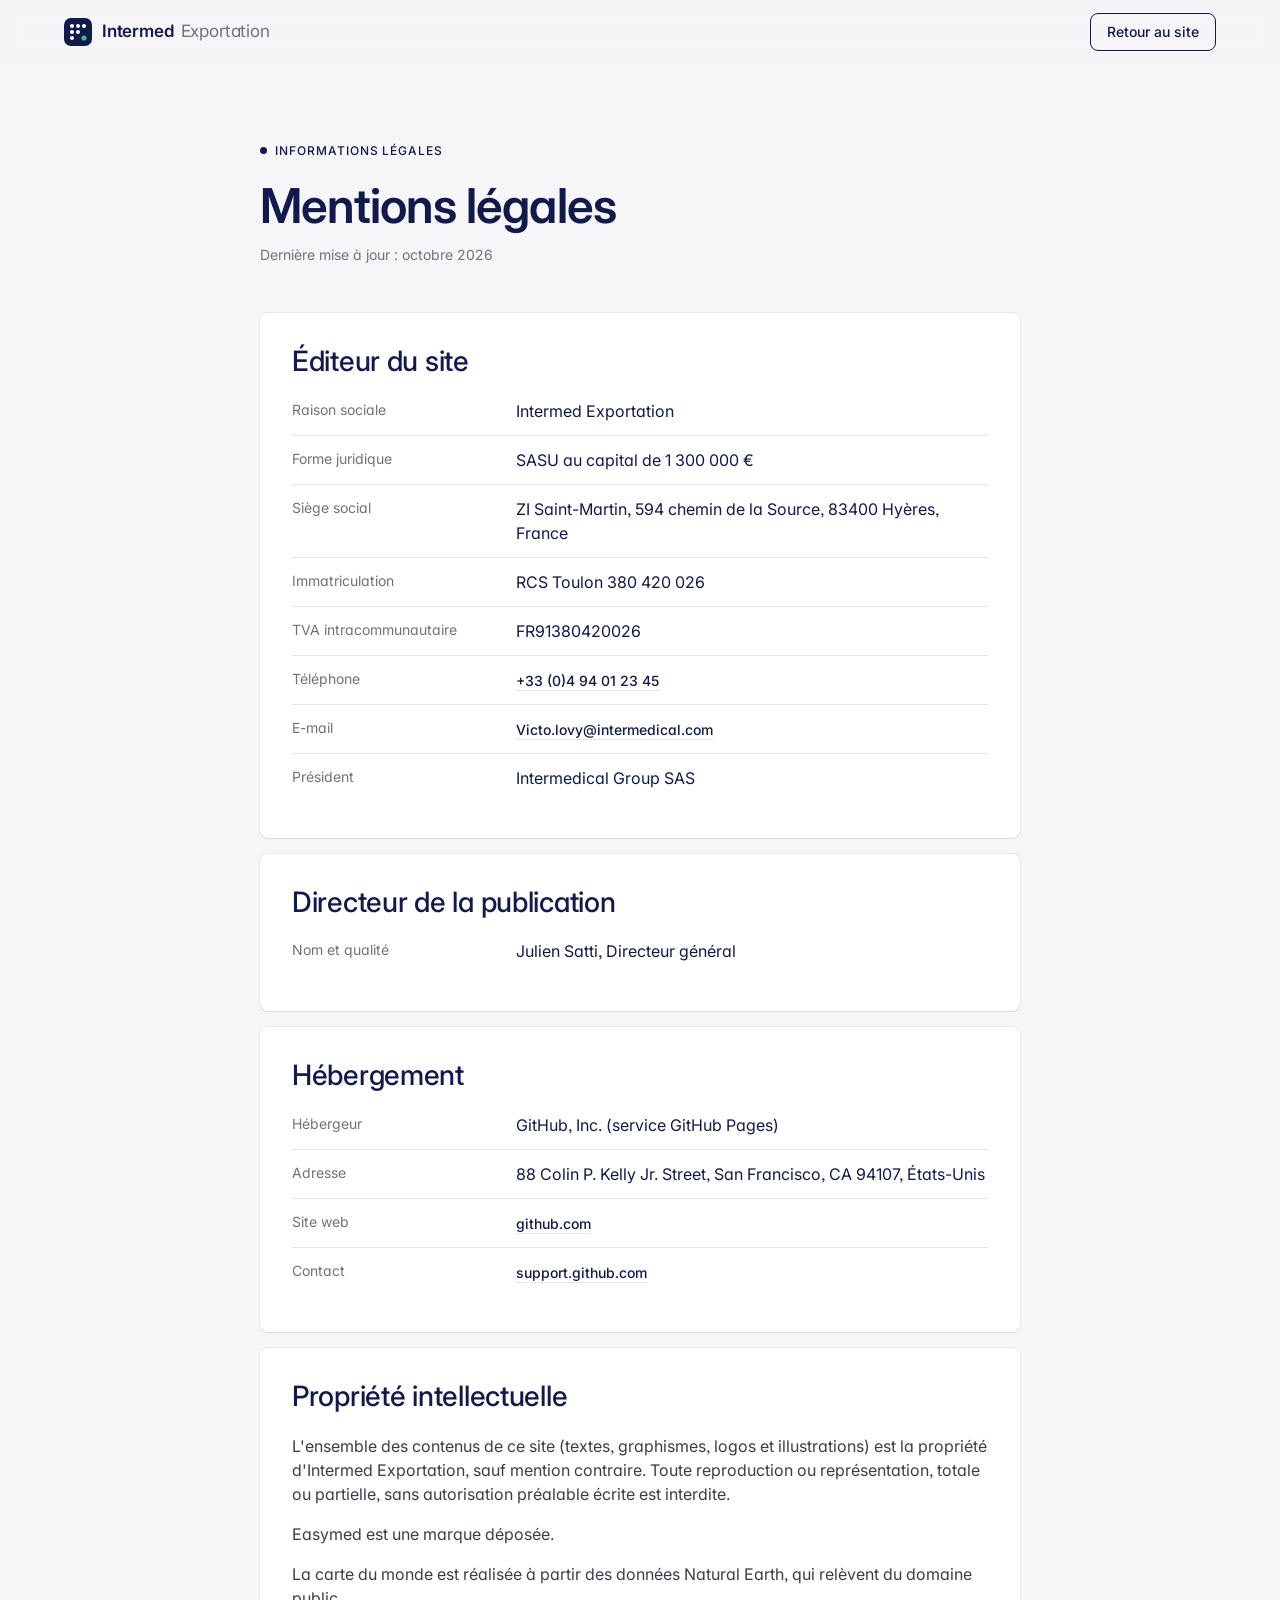
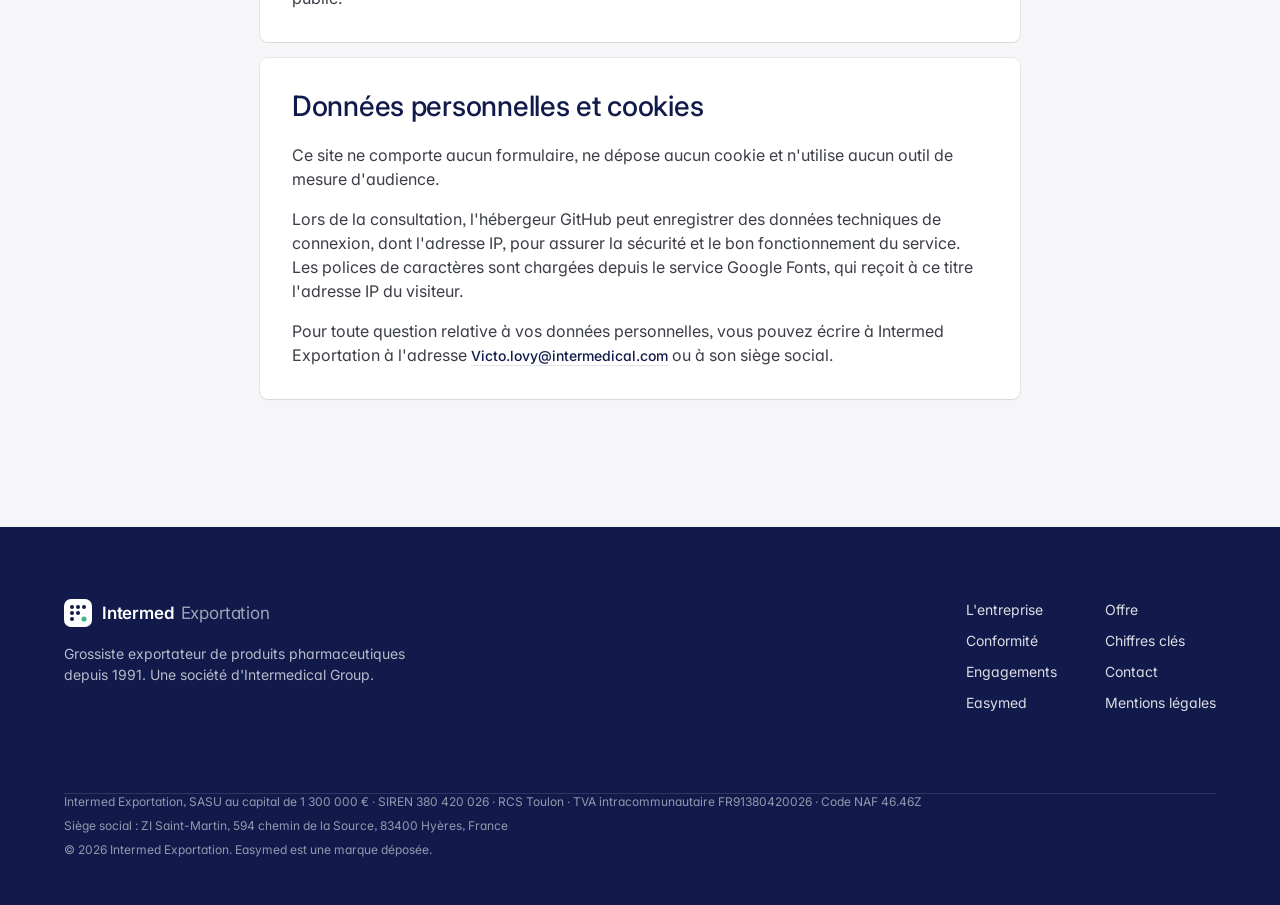
==== commit adc5d716: "Compléter les mentions légales et ajouter l'e-mail de contact - Directeur de la publication : Julien" ====
--- a/mentions-legales.html
+++ b/mentions-legales.html
@@ -44,7 +44,7 @@
           <div><dt>Immatriculation</dt><dd>RCS Toulon 380&nbsp;420&nbsp;026</dd></div>
           <div><dt>TVA intracommunautaire</dt><dd>FR91380420026</dd></div>
           <div><dt>Téléphone</dt><dd><a class="link" href="tel:+33494012345">+33 (0)4 94 01 23 45</a></dd></div>
-          <div><dt>E-mail</dt><dd><span class="todo">À compléter</span></dd></div>
+          <div><dt>E-mail</dt><dd><a class="link" href="mailto:Victo.lovy@intermedical.com">Victo.lovy@intermedical.com</a></dd></div>
           <div><dt>Président</dt><dd>Intermedical Group SAS</dd></div>
         </dl>
       </section>
@@ -52,7 +52,7 @@
       <section class="legal__block" aria-labelledby="publication">
         <h2 class="h3-lg" id="publication">Directeur de la publication</h2>
         <dl class="legal__list">
-          <div><dt>Nom et qualité</dt><dd><span class="todo">À compléter</span></dd></div>
+          <div><dt>Nom et qualité</dt><dd>Julien Satti, Directeur général</dd></div>
         </dl>
       </section>
 
@@ -77,7 +77,7 @@
         <h2 class="h3-lg" id="donnees">Données personnelles et cookies</h2>
         <p>Ce site ne comporte aucun formulaire, ne dépose aucun cookie et n'utilise aucun outil de mesure d'audience.</p>
         <p>Lors de la consultation, l'hébergeur GitHub peut enregistrer des données techniques de connexion, dont l'adresse IP, pour assurer la sécurité et le bon fonctionnement du service. Les polices de caractères sont chargées depuis le service Google Fonts, qui reçoit à ce titre l'adresse IP du visiteur.</p>
-        <p>Pour toute question relative à vos données personnelles, vous pouvez écrire à Intermed Exportation à l'adresse de son siège social.</p>
+        <p>Pour toute question relative à vos données personnelles, vous pouvez écrire à Intermed Exportation à l'adresse <a class="link" href="mailto:Victo.lovy@intermedical.com">Victo.lovy@intermedical.com</a> ou à son siège social.</p>
       </section>
     </div>
   </main>
--- a/assets/css/styles.css
+++ b/assets/css/styles.css
@@ -246,6 +246,7 @@
 }
 .link:hover { text-decoration-color: currentColor; }
 .link--strong { font-size: 18px; text-decoration: none; }
+.link--email { overflow-wrap: anywhere; }
 
 /* --------------------------------------------------------------------------
    Navigation
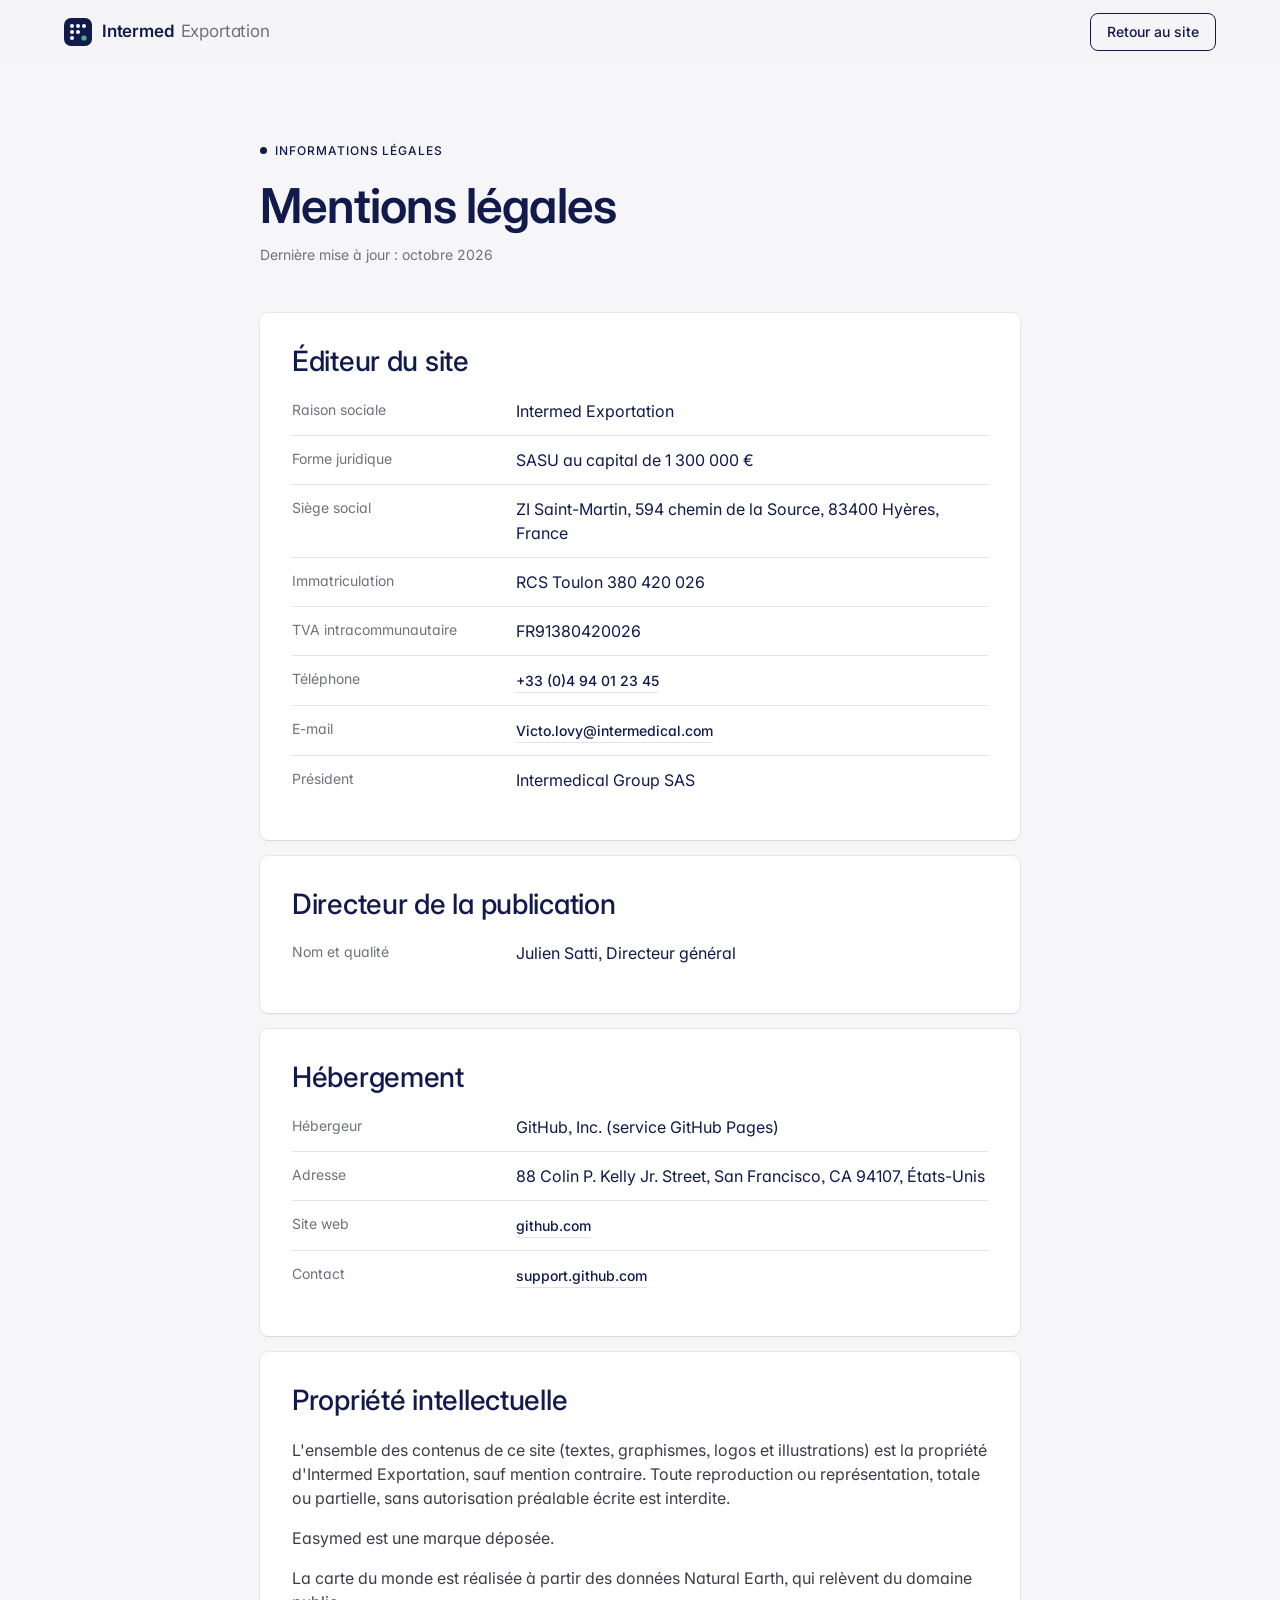
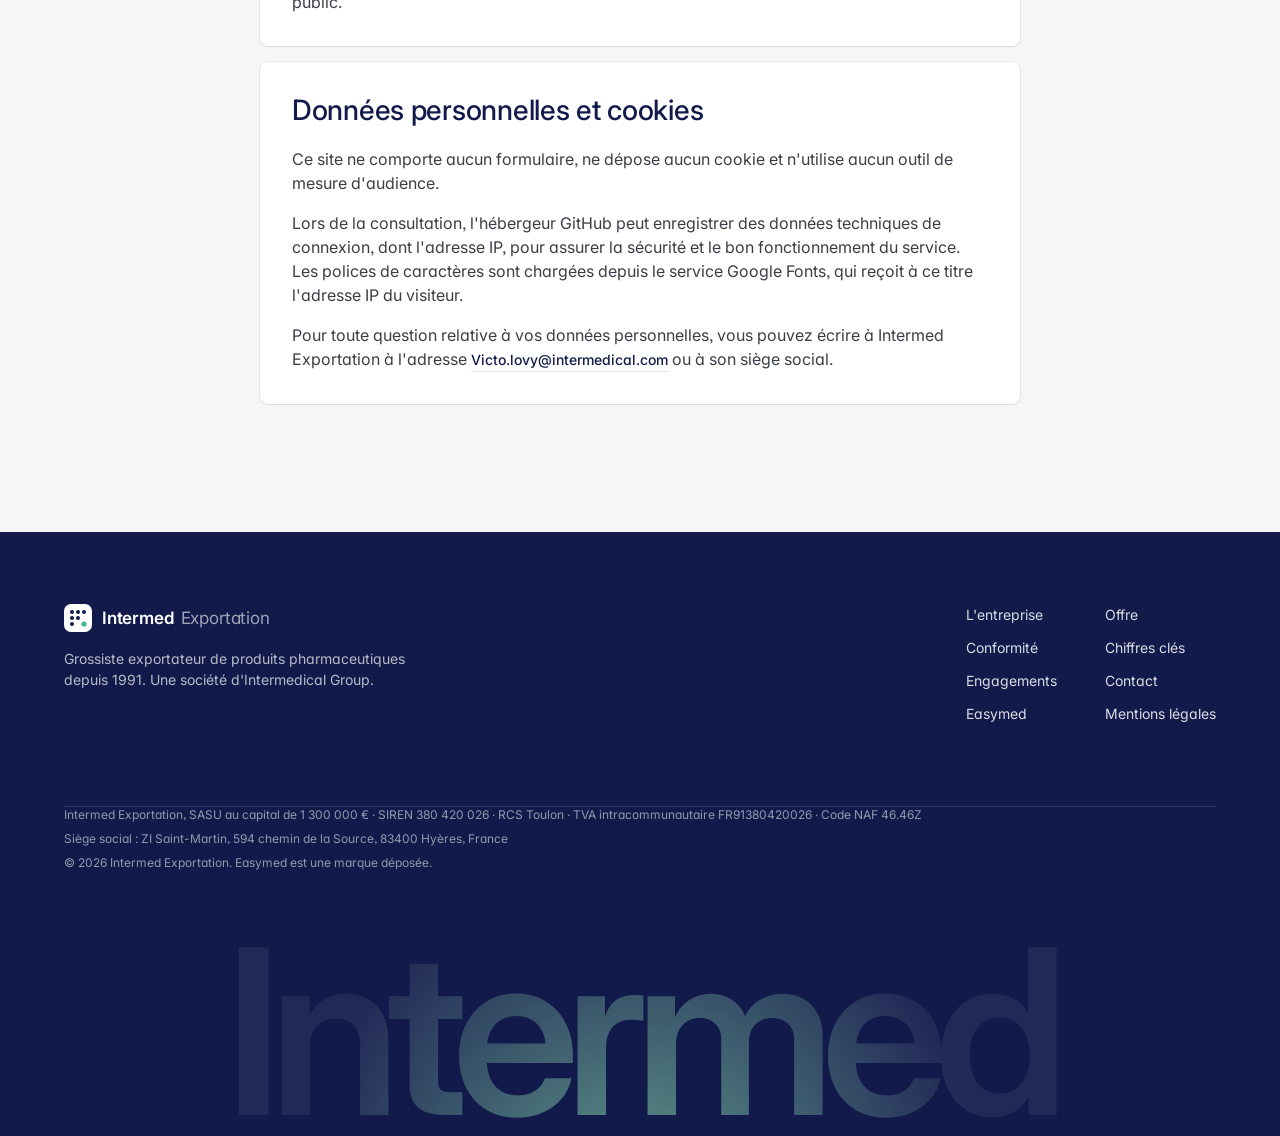
==== commit 2b6e00db: "Ajouter les animations et les effets au survol - Ouverture du hero : titre mot par mot, carte qui se" ====
--- a/mentions-legales.html
+++ b/mentions-legales.html
@@ -11,6 +11,17 @@
   <link rel="preconnect" href="https://fonts.gstatic.com" crossorigin>
   <link href="https://fonts.googleapis.com/css2?family=Inter:wght@300;400;500;600&family=JetBrains+Mono:wght@400;500&display=swap" rel="stylesheet">
   <link rel="stylesheet" href="assets/css/styles.css">
+  <link rel="stylesheet" href="assets/css/motion.css">
+  <script>
+    /* Active les animations avant le premier rendu ; repli si motion.js ne se charge pas. */
+    (function (d) {
+      d.classList.add("js");
+      if (window.matchMedia && !window.matchMedia("(prefers-reduced-motion: reduce)").matches) {
+        d.classList.add("motion");
+        setTimeout(function () { if (!d.classList.contains("motion-ready")) d.classList.remove("motion"); }, 2500);
+      }
+    })(document.documentElement);
+  </script>
 </head>
 <body class="legal-page">
   <a class="skip-link" href="#contenu">Aller au contenu</a>
@@ -111,8 +122,10 @@
       <p>Siège social&nbsp;: ZI Saint-Martin, 594 chemin de la Source, 83400 Hyères, France</p>
       <p>© <span id="year">2026</span> Intermed Exportation. Easymed est une marque déposée.</p>
     </div>
+    <p class="footer__mega" aria-hidden="true">Intermed</p>
   </footer>
 
   <script src="assets/js/main.js" defer></script>
+  <script src="assets/js/motion.js" defer></script>
 </body>
 </html>
--- a/assets/css/styles.css
+++ b/assets/css/styles.css
@@ -845,16 +845,9 @@
   font-family: var(--font-mono); font-size: 12px; color: var(--color-steel);
 }
 
-/* --------------------------------------------------------------------------
-   Apparition au défilement (uniquement si JS actif)
-   -------------------------------------------------------------------------- */
-.js .reveal { opacity: 0; transform: translateY(16px); transition: opacity .6s ease, transform .6s ease; }
-.js .reveal.is-visible { opacity: 1; transform: none; }
-
 @media (prefers-reduced-motion: reduce) {
   html { scroll-behavior: auto; }
   .map__pulse { animation: none; opacity: 0; }
-  .js .reveal { opacity: 1; transform: none; transition: none; }
   .btn, .btn .icon { transition: none; }
 }
 
--- a/assets/css/motion.css
+++ b/assets/css/motion.css
@@ -0,0 +1,529 @@
+/* ==========================================================================
+   Intermed Exportation — animations et interactions
+   Les états « cachés avant apparition » ne s'appliquent que si <html> porte
+   la classe .motion (JS actif et mouvement non réduit par l'utilisateur).
+   ========================================================================== */
+
+:root {
+  --ease-out: cubic-bezier(.16, 1, .3, 1);
+  --ease-in-out: cubic-bezier(.65, 0, .35, 1);
+}
+
+@property --reveal {
+  syntax: "<percentage>";
+  inherits: false;
+  initial-value: 140%;
+}
+@property --spot-r {
+  syntax: "<length>";
+  inherits: false;
+  initial-value: 0px;
+}
+
+/* --------------------------------------------------------------------------
+   Barre de progression de lecture
+   -------------------------------------------------------------------------- */
+.scroll-progress {
+  position: fixed; inset: 0 0 auto; z-index: 70;
+  height: 2px;
+  background: linear-gradient(90deg, var(--color-seafoam-600), var(--color-indigo-navy));
+  transform-origin: 0 50%;
+  transform: scaleX(var(--progress, 0));
+  pointer-events: none;
+}
+
+/* --------------------------------------------------------------------------
+   Navigation : masquage au défilement, pastille qui suit le survol
+   -------------------------------------------------------------------------- */
+.nav { transition: background-color .25s ease, box-shadow .25s ease, transform .6s var(--ease-out); }
+.nav.is-hidden { transform: translateY(-100%); }
+
+.nav__links { position: relative; }
+.nav__links a { position: relative; z-index: 1; transition: color .25s ease, background-color .2s ease; }
+.nav__links.has-indicator a:not(.btn):hover { background: transparent; }
+.nav__indicator {
+  position: absolute; left: 0; top: 50%; z-index: 0;
+  width: var(--iw, 0px); height: 32px; margin-top: -16px;
+  border-radius: var(--radius);
+  background: rgba(17, 26, 74, 0.07);
+  transform: translateX(var(--ix, 0px));
+  opacity: 0;
+  pointer-events: none;
+  transition: transform .5s var(--ease-out), width .5s var(--ease-out), opacity .3s ease;
+}
+.nav__indicator.is-on { opacity: 1; }
+.nav__links a.is-active { color: var(--color-indigo-navy); }
+.nav__links a.is-active:not(.btn)::after {
+  content: "";
+  position: absolute; left: 50%; bottom: -3px;
+  width: 4px; height: 4px; margin-left: -2px;
+  border-radius: 50%;
+  background: var(--color-seafoam-600);
+}
+
+/* --------------------------------------------------------------------------
+   Boutons : reflet, remplissage, effet magnétique
+   -------------------------------------------------------------------------- */
+.btn {
+  position: relative;
+  overflow: hidden;
+  isolation: isolate;
+  transition: background-color .25s ease, color .4s var(--ease-out), border-color .25s ease, box-shadow .25s ease, translate .6s var(--ease-out);
+}
+.btn--primary::after,
+.btn--light::after {
+  content: "";
+  position: absolute; inset: 0; z-index: -1;
+  background: linear-gradient(105deg, transparent 30%, rgba(255, 255, 255, 0.3) 50%, transparent 70%);
+  translate: -110% 0;
+  transition: translate .9s var(--ease-out);
+}
+.btn--light::after { background: linear-gradient(105deg, transparent 30%, rgba(68, 180, 139, 0.35) 50%, transparent 70%); }
+.btn--primary:hover::after,
+.btn--light:hover::after { translate: 110% 0; }
+.btn--primary:hover { box-shadow: var(--shadow-button), 0 10px 24px -8px rgba(17, 26, 74, 0.45); }
+
+.btn--secondary::before {
+  content: "";
+  position: absolute; inset: 0; z-index: -1;
+  background: var(--color-indigo-navy);
+  scale: 1 0;
+  transform-origin: 50% 100%;
+  transition: scale .55s var(--ease-out);
+}
+.btn--secondary:hover { color: #fff; background: transparent; }
+.btn--secondary:hover::before { scale: 1 1; }
+
+/* Liens : soulignement qui se dessine */
+.link {
+  text-decoration: none;
+  padding-bottom: 2px;
+  background:
+    linear-gradient(currentColor, currentColor) 0 100% / 0% 1px no-repeat,
+    linear-gradient(var(--color-silver-lining), var(--color-silver-lining)) 0 100% / 100% 1px no-repeat;
+  transition: background-size .5s var(--ease-out);
+}
+.link:hover { background-size: 100% 1px, 100% 1px; }
+.link--strong { background-size: 0% 1px, 0% 1px; }
+.link--strong:hover { background-size: 100% 1px, 0% 1px; }
+
+.footer__nav a {
+  justify-self: start;
+  background: linear-gradient(currentColor, currentColor) 0 100% / 0% 1px no-repeat;
+  padding-bottom: 2px;
+  transition: background-size .5s var(--ease-out), color .2s ease;
+}
+.footer__nav a:hover { text-decoration: none; background-size: 100% 1px; }
+
+/* --------------------------------------------------------------------------
+   Cartes : halo qui suit la souris, bordure lumineuse, inclinaison 3D
+   -------------------------------------------------------------------------- */
+.js .fx-card {
+  --spot: rgba(68, 180, 139, 0.13);
+  --edge: rgba(17, 26, 74, 0.35);
+  position: relative;
+  background-image: radial-gradient(var(--spot-r) circle at var(--px, 50%) var(--py, 50%), var(--spot), transparent);
+  transition: transform .5s var(--ease-out), box-shadow .4s ease, background-color .3s ease, --spot-r .6s var(--ease-out);
+}
+.js .fx-card:hover { --spot-r: 300px; }
+.fx-card::after {
+  content: "";
+  position: absolute; inset: 0;
+  border-radius: inherit;
+  padding: 1px;
+  background: radial-gradient(240px circle at var(--px, 50%) var(--py, 50%), var(--edge), transparent 70%);
+  -webkit-mask: linear-gradient(#000 0 0) content-box, linear-gradient(#000 0 0);
+  -webkit-mask-composite: xor;
+  mask: linear-gradient(#000 0 0) content-box, linear-gradient(#000 0 0);
+  mask-composite: exclude;
+  opacity: 0;
+  pointer-events: none;
+  transition: opacity .4s ease;
+}
+.section--white .fx-card::after { inset: -1px; }
+.fx-card:hover::after { opacity: 1; }
+
+.accreditation.fx-card,
+.easymed-card.fx-card {
+  --spot: rgba(148, 239, 183, 0.1);
+  --edge: rgba(148, 239, 183, 0.7);
+}
+
+.js .fx-tilt {
+  transform: perspective(900px) rotateX(var(--rx, 0deg)) rotateY(var(--ry, 0deg)) translateY(var(--lift, 0px));
+}
+.fx-tilt:hover { --lift: -4px; }
+.card.fx-tilt:hover { box-shadow: var(--shadow-card), 0 24px 48px -16px rgba(17, 26, 74, 0.18); }
+.section--white .card.fx-card:hover { background-color: #fff; }
+
+/* Icônes qui se redessinent au survol */
+.icon--card { transition: color .3s ease, translate .5s var(--ease-out); }
+.fx-card:hover .icon--card {
+  color: var(--color-seafoam-700);
+  translate: 0 -2px;
+  stroke-dasharray: 100;
+  animation: icon-draw 1.1s var(--ease-out);
+}
+@keyframes icon-draw {
+  from { stroke-dashoffset: 100; }
+  to { stroke-dashoffset: 0; }
+}
+
+/* --------------------------------------------------------------------------
+   Lignes de produits, valeurs, distinctions, frise
+   -------------------------------------------------------------------------- */
+.products__list { overflow: hidden; }
+.products__list li { position: relative; }
+.products__list li::before {
+  content: "";
+  position: absolute; inset: 0;
+  background: linear-gradient(90deg, rgba(68, 180, 139, 0.12), rgba(68, 180, 139, 0));
+  scale: 0 1;
+  transform-origin: 0 50%;
+  transition: scale .6s var(--ease-out);
+  pointer-events: none;
+}
+.products__list li > * { position: relative; }
+.products__list li:hover::before { scale: 1 1; }
+.products__list li .icon { transition: color .3s ease, rotate .5s var(--ease-out); }
+.products__list li:hover .icon { color: var(--color-seafoam-700); rotate: -10deg; }
+.products__list li > span:not(.chips) { transition: translate .5s var(--ease-out); }
+.products__list li:hover > span:not(.chips) { translate: 6px 0; }
+
+.values__list li { transition: translate .5s var(--ease-out); }
+.values__list li:hover { translate: 8px 0; }
+.values__list .mono { transition: color .3s ease; }
+.values__list li:hover .mono { color: #fff; }
+
+.awards li { position: relative; }
+.awards li::before {
+  content: "";
+  position: absolute; top: -1px; left: 0; right: 0;
+  height: 1px;
+  background: var(--color-seafoam-700);
+  scale: 0 1;
+  transform-origin: 0 50%;
+  transition: scale .7s var(--ease-out);
+}
+.awards li:hover::before { scale: 1 1; }
+.awards__year { transition: color .3s ease; }
+.awards li:hover .awards__year { color: var(--color-seafoam-700); }
+
+.timeline li::before { z-index: 1; transition: background-color .3s ease, border-color .3s ease, scale .6s var(--ease-out); }
+.timeline li:hover::before { background: var(--color-seafoam-600); border-color: var(--color-seafoam-600); scale: 1.3; }
+.timeline li::after {
+  content: "";
+  position: absolute; top: -1px; left: 0; right: 0;
+  height: 1px;
+  background: var(--color-indigo-navy);
+  transform-origin: 0 50%;
+}
+.timeline__year { transition: color .3s ease; }
+.timeline li:hover .timeline__year { color: var(--color-seafoam-700); }
+
+/* --------------------------------------------------------------------------
+   Halo lumineux qui suit la souris (hero, Easymed, pied de page)
+   -------------------------------------------------------------------------- */
+.hero__grid,
+.section--deep > .container { position: relative; z-index: 1; }
+.hero::before,
+.section--deep::before {
+  content: "";
+  position: absolute; left: 0; top: 0;
+  width: 640px; height: 640px;
+  translate: calc(var(--sx, -1000px) - 320px) calc(var(--sy, -1000px) - 320px);
+  background: radial-gradient(circle, rgba(136, 222, 235, 0.22), transparent 60%);
+  opacity: 0;
+  pointer-events: none;
+  transition: opacity .6s ease;
+}
+.section--deep { position: relative; overflow: hidden; }
+.section--deep::before { background: radial-gradient(circle, rgba(68, 180, 139, 0.2), transparent 60%); }
+.hero.is-pointer::before,
+.section--deep.is-pointer::before { opacity: 1; }
+
+/* Grand logotype du pied de page */
+.footer:has(.footer__mega) { overflow: hidden; padding-bottom: 0; }
+.footer__mega {
+  margin: 56px 0 -0.26em;
+  font-size: clamp(64px, 18vw, 260px);
+  font-weight: 600;
+  letter-spacing: -0.06em;
+  line-height: .9;
+  text-align: center;
+  white-space: nowrap;
+  user-select: none;
+  color: transparent;
+  background: radial-gradient(520px circle at var(--px, 50%) var(--py, 130%), rgba(148, 239, 183, 0.6), rgba(255, 255, 255, 0.07) 65%);
+  -webkit-background-clip: text;
+  background-clip: text;
+}
+
+/* Indicateur « faire défiler » */
+.scroll-cue {
+  position: absolute; left: 50%; bottom: 28px; z-index: 2;
+  width: 24px; height: 38px; margin-left: -12px;
+  border: 1.5px solid var(--color-fog);
+  border-radius: 12px;
+  transition: opacity .4s ease, border-color .3s ease;
+}
+.scroll-cue span {
+  position: absolute; left: 50%; top: 8px;
+  width: 3px; height: 7px; margin-left: -1.5px;
+  border-radius: 2px;
+  background: var(--color-indigo-navy);
+  animation: cue 2s var(--ease-in-out) infinite;
+}
+.scroll-cue:hover { border-color: var(--color-indigo-navy); }
+.has-scrolled .scroll-cue { opacity: 0; pointer-events: none; }
+@keyframes cue {
+  0% { translate: 0 0; opacity: 0; }
+  30% { opacity: 1; }
+  70% { translate: 0 12px; opacity: 0; }
+  100% { translate: 0 12px; opacity: 0; }
+}
+
+/* Défilement infini des distinctions */
+.trust--marquee .trust__viewport {
+  overflow: hidden;
+  -webkit-mask-image: linear-gradient(90deg, transparent, #000 12%, #000 88%, transparent);
+  mask-image: linear-gradient(90deg, transparent, #000 12%, #000 88%, transparent);
+}
+.trust--marquee .trust__track {
+  display: flex;
+  width: max-content;
+  animation: marquee 60s linear infinite;
+}
+.trust--marquee .trust__list {
+  flex-wrap: nowrap;
+  justify-content: flex-start;
+  gap: 56px;
+  padding-right: 56px;
+}
+.trust--marquee:hover .trust__track { animation-play-state: paused; }
+.trust--marquee .trust__list li { transition: color .3s ease; }
+.trust--marquee .trust__list li:hover { color: var(--color-indigo-navy); }
+@keyframes marquee { to { transform: translateX(-50%); } }
+
+/* ==========================================================================
+   Tout ce qui suit n'est actif qu'avec .motion
+   ========================================================================== */
+
+/* Mots qui montent derrière un masque */
+.w {
+  display: inline-block;
+  overflow: hidden;
+  vertical-align: top;
+  padding: .08em .03em .16em;
+  margin: -.08em -.03em -.16em;
+}
+.w > span { display: inline-block; }
+.motion .split-words .w > span {
+  translate: 0 115%;
+  transition: translate 1.2s var(--ease-out);
+  transition-delay: calc(var(--wi, 0) * 45ms + var(--wd, 0ms));
+}
+.motion .split-words.is-in .w > span { translate: 0 0; }
+
+/* Apparition générique au défilement */
+.motion [data-reveal] {
+  opacity: 0;
+  translate: 0 36px;
+  transition:
+    opacity 1s var(--ease-out) calc(var(--i, 0) * 90ms),
+    translate 1.1s var(--ease-out) calc(var(--i, 0) * 90ms),
+    transform .5s var(--ease-out),
+    box-shadow .4s ease,
+    background-color .3s ease,
+    --spot-r .6s var(--ease-out);
+}
+.motion [data-reveal="right"] { translate: 48px 0; }
+.motion [data-reveal="fade"] { translate: 0 0; }
+.motion [data-reveal].is-in { opacity: 1; translate: 0 0; }
+
+/* --- Hero : séquence d'ouverture --- */
+.motion .hero .display { opacity: 0; }
+.motion.is-loaded .hero .display { opacity: 1; }
+.motion .hero .display { --wd: 120ms; }
+.motion .hero__copy > :not(.display) {
+  opacity: 0;
+  translate: 0 20px;
+  transition: opacity 1s var(--ease-out), translate 1s var(--ease-out);
+}
+.motion .hero__copy > :nth-child(3) { transition-delay: .5s; }
+.motion .hero__copy > :nth-child(4) { transition-delay: .62s; }
+.motion .hero__copy > :nth-child(5) { transition-delay: .74s; }
+.motion.is-loaded .hero__copy > * { opacity: 1; translate: 0 0; }
+
+.motion .map__dots {
+  --reveal: 0%;
+  -webkit-mask-image: radial-gradient(circle at 51.5% 30%, #000 var(--reveal), transparent calc(var(--reveal) + 14%));
+  mask-image: radial-gradient(circle at 51.5% 30%, #000 var(--reveal), transparent calc(var(--reveal) + 14%));
+  transition: --reveal 2.6s var(--ease-out) .25s;
+}
+.motion.is-loaded .map__dots { --reveal: 140%; }
+
+.motion .map__overlay,
+.motion .map__label { opacity: 0; transition: opacity 1.2s ease 1.1s; }
+.motion .map__label { translate: -10px 0; transition: opacity .8s ease 1.6s, translate .8s var(--ease-out) 1.6s; }
+.motion.is-loaded .map__overlay { opacity: 1; }
+.motion.is-loaded .map__label { opacity: 1; translate: 0 0; }
+
+.map__comets { display: none; }
+.motion .map__comets { display: inline; }
+.map__comets path {
+  stroke-dasharray: .1 1.3;
+  stroke-dashoffset: .1;
+  animation: comet 3.6s var(--ease-in-out) infinite both;
+  animation-delay: calc(var(--c) * .7s + 2s);
+}
+@keyframes comet {
+  0% { stroke-dashoffset: .1; }
+  65%, 100% { stroke-dashoffset: -1.15; }
+}
+.motion .map__arcs path { animation: march 1.4s linear infinite; }
+@keyframes march { to { stroke-dashoffset: -8; } }
+
+.motion .widget {
+  opacity: 0;
+  scale: .92;
+  transition: opacity 1.1s var(--ease-out), scale 1.1s var(--ease-out);
+}
+.motion .widget--revenue { transition-delay: .85s; }
+.motion .widget--cold { transition-delay: 1.05s; }
+.motion.is-loaded .widget { opacity: 1; scale: 1; }
+.motion.is-loaded .widget--revenue { animation: float 7s ease-in-out 2.2s infinite; }
+.motion.is-loaded .widget--cold { animation: float 6s ease-in-out 2.8s infinite reverse; }
+@keyframes float {
+  0%, 100% { transform: translateY(0); }
+  50% { transform: translateY(-10px); }
+}
+
+.motion .mini-bars__col span {
+  scale: 1 0;
+  transform-origin: 50% 100%;
+  transition: scale 1.2s var(--ease-out);
+}
+.motion .mini-bars__col:nth-child(1) span { transition-delay: 1.15s; }
+.motion .mini-bars__col:nth-child(2) span { transition-delay: 1.25s; }
+.motion .mini-bars__col:nth-child(3) span { transition-delay: 1.35s; }
+.motion .mini-bars__col:nth-child(4) span { transition-delay: 1.45s; }
+.motion.is-loaded .mini-bars__col span { scale: 1 1; }
+
+.motion .scroll-cue { opacity: 0; transition: opacity .8s ease 2s, border-color .3s ease; }
+.motion.is-loaded .scroll-cue { opacity: 1; }
+.motion.is-loaded.has-scrolled .scroll-cue { opacity: 0; transition-delay: 0s; }
+
+/* --- Compteurs --- */
+.count { font-variant-numeric: tabular-nums; }
+
+/* --- Bloc de code : lignes qui s'écrivent --- */
+.motion .code-card .ln {
+  display: inline-block;
+  opacity: 0;
+  translate: -10px 0;
+  transition: opacity .5s ease, translate .6s var(--ease-out);
+  transition-delay: calc(var(--i) * 80ms + 350ms);
+}
+.motion .code-card.is-in .ln { opacity: 1; translate: 0 0; }
+.caret {
+  display: inline-block;
+  width: 8px; height: 15px;
+  margin-left: 6px;
+  vertical-align: -2px;
+  background: var(--color-seafoam-400);
+  animation: blink 1.1s steps(1) infinite;
+}
+@keyframes blink { 50% { opacity: 0; } }
+
+/* --- Graphique : barres qui poussent --- */
+.motion .chart .bar {
+  scale: 1 0;
+  transform-origin: 50% 100%;
+  transform-box: fill-box;
+  transition: scale 1.3s var(--ease-out) calc(var(--i, 0) * 140ms + 150ms), fill .2s ease;
+}
+.motion .chart .value-label {
+  opacity: 0;
+  transition: opacity .6s ease calc(var(--i, 0) * 140ms + 800ms);
+}
+.motion .chart.is-in .bar { scale: 1 1; }
+.motion .chart.is-in .value-label { opacity: 1; }
+
+/* --- Frise : la ligne se trace, les points apparaissent --- */
+.motion .timeline li::after {
+  scale: 0 1;
+  transition: scale .7s linear calc(var(--i, 0) * 180ms + 200ms);
+}
+.motion .timeline li::before {
+  scale: 0;
+  transition: scale .6s var(--ease-out) calc(var(--i, 0) * 180ms + 300ms), background-color .3s ease, border-color .3s ease;
+}
+.motion .timeline li > * {
+  opacity: 0;
+  translate: 0 14px;
+  transition: opacity .8s var(--ease-out) calc(var(--i, 0) * 180ms + 400ms), translate .8s var(--ease-out) calc(var(--i, 0) * 180ms + 400ms), color .3s ease;
+}
+.motion .timeline.is-in li::after { scale: 1 1; }
+.motion .timeline.is-in li::before { scale: 1; }
+.motion .timeline.is-in li:hover::before { scale: 1.3; transition-delay: 0s; }
+.motion .timeline.is-in li > * { opacity: 1; translate: 0 0; }
+
+/* --- Raison d'être : les mots s'allument au défilement --- */
+.motion .mission__card p .w2 { opacity: .28; transition: opacity .35s ease; }
+.motion .mission__card p .w2.is-lit { opacity: 1; }
+.motion .mission__card::after { animation: drift 24s linear infinite; }
+@keyframes drift { to { background-position: 144px 144px; } }
+
+/* --- Easymed : reflet sur le logotype --- */
+.motion .easymed-card__name {
+  color: transparent;
+  background: linear-gradient(100deg, #fff 35%, var(--color-seafoam-400) 50%, #fff 65%) 0 0 / 300% 100%;
+  -webkit-background-clip: text;
+  background-clip: text;
+  animation: shimmer 7s var(--ease-in-out) infinite;
+}
+@keyframes shimmer {
+  0% { background-position: 100% 0; }
+  55%, 100% { background-position: 0% 0; }
+}
+
+/* --- Logotype du pied de page --- */
+.motion .footer__mega { opacity: 0; translate: 0 40%; transition: opacity 1.4s var(--ease-out), translate 1.6s var(--ease-out); }
+.motion .footer__mega.is-in { opacity: 1; translate: 0 0; }
+
+/* --------------------------------------------------------------------------
+   Menu mobile : les liens arrivent en cascade
+   -------------------------------------------------------------------------- */
+@media (max-width: 980px) {
+  .motion [data-reveal="right"] { translate: 0 36px; }
+  .nav__indicator,
+  .nav__links a.is-active::after { display: none; }
+  .motion .nav.is-open .nav__links > a {
+    animation: menu-in .6s var(--ease-out) both;
+    animation-delay: calc(var(--i, 0) * 50ms + 80ms);
+  }
+  .scroll-cue { display: none; }
+}
+@keyframes menu-in {
+  from { opacity: 0; translate: 0 12px; }
+}
+
+@media (max-width: 640px) {
+  .motion.is-loaded .widget--revenue,
+  .motion.is-loaded .widget--cold { animation: none; }
+}
+
+/* --------------------------------------------------------------------------
+   Mouvement réduit : on garde les couleurs au survol, pas les déplacements
+   -------------------------------------------------------------------------- */
+@media (prefers-reduced-motion: reduce) {
+  .nav, .nav__indicator, .btn, .btn::before, .btn::after,
+  .products__list li::before, .products__list li > span, .awards li::before,
+  .values__list li, .fx-card { transition-duration: 0s !important; }
+  .fx-card:hover .icon--card { animation: none; stroke-dasharray: none; }
+  .fx-tilt:hover { --lift: 0px; }
+  .products__list li:hover > span:not(.chips),
+  .values__list li:hover { translate: none; }
+  .scroll-cue span { animation: none; }
+}
